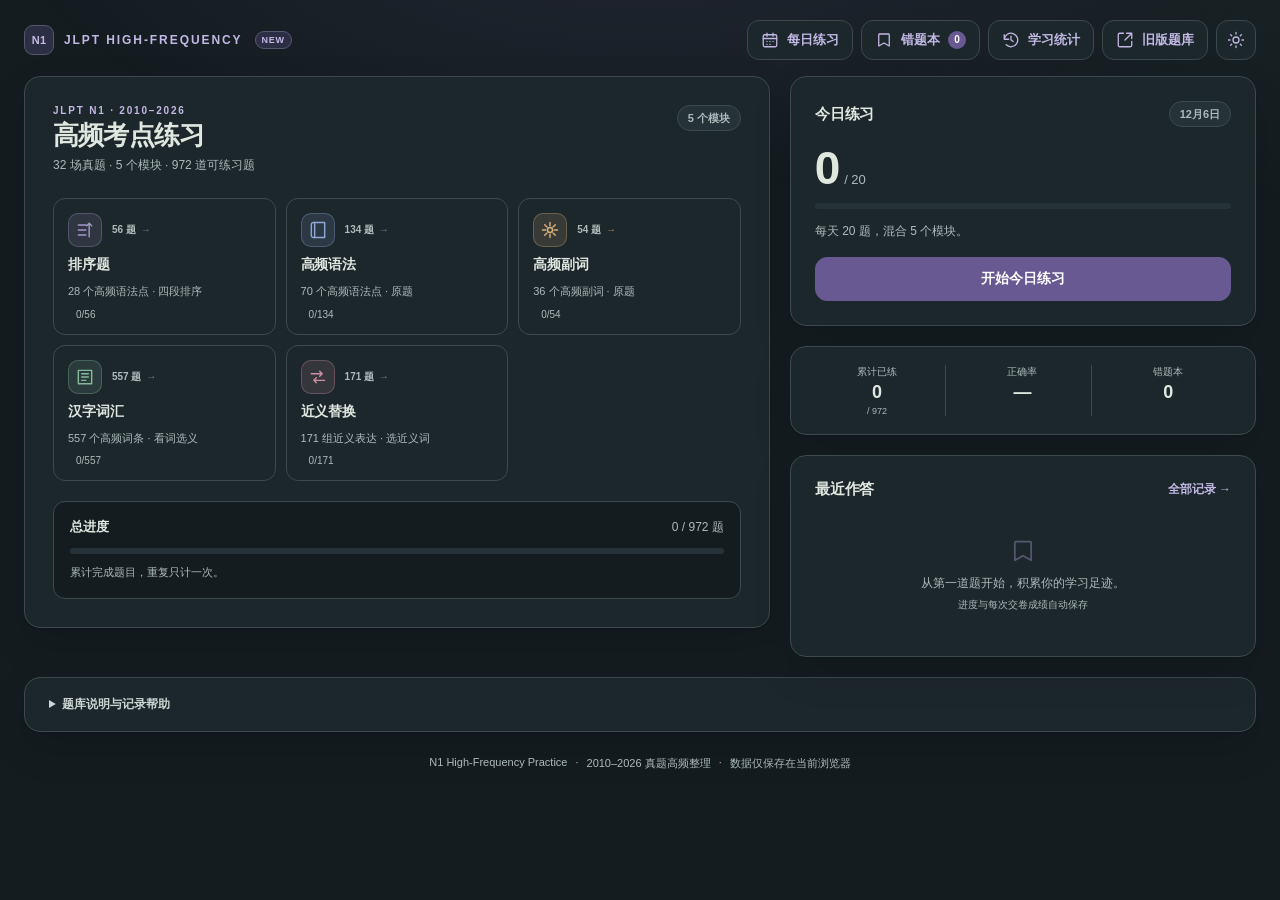
==== new/index.html @ 14fa8bf0 "feat: add high-frequency practice section at /new" ====
<!DOCTYPE html>
<html lang="zh-CN" data-theme="dark">
<head>
  <meta charset="UTF-8">
  <meta name="viewport" content="width=device-width, initial-scale=1">
  <meta name="description" content="JLPT N1 高频考点练习：排序题、高频语法、高频副词、汉字词汇、近义替换。">
  <title>JLPT N1 高频考点练习</title>
  <link rel="icon" href="data:image/svg+xml,%3Csvg xmlns='http://www.w3.org/2000/svg' viewBox='0 0 64 64'%3E%3Crect width='64' height='64' rx='16' fill='%232c2f43'/%3E%3Ctext x='32' y='42' font-family='Arial,sans-serif' font-size='24' font-weight='700' fill='%23c3b8e5' text-anchor='middle'%3EN1%3C/text%3E%3C/svg%3E">
  <link rel="stylesheet" href="../styles.css">
  <link rel="stylesheet" href="new.css">
</head>
<body>
  <div class="app">
    <header class="topbar">
      <button class="brand" type="button" data-nav="home" aria-label="返回高频考点首页">
        <span class="brand-mark">N1</span>
        <span class="brand-name">JLPT High-Frequency</span>
        <span class="new-badge">NEW</span>
      </button>
      <nav class="topnav" aria-label="主导航">
        <button class="nav-btn" type="button" data-nav="daily">
          <svg viewBox="0 0 24 24" width="18" height="18" fill="none" stroke="currentColor" stroke-width="1.7" stroke-linecap="round" stroke-linejoin="round" aria-hidden="true">
            <rect x="3" y="5" width="18" height="16" rx="2"></rect>
            <path d="M8 3v4M16 3v4M3 10h18M8 14h.01M12 14h.01M16 14h.01M8 18h.01M12 18h.01"></path>
          </svg>
          <span>每日练习</span>
        </button>
        <button class="nav-btn" type="button" data-nav="wrong">
          <svg viewBox="0 0 24 24" width="18" height="18" fill="none" stroke="currentColor" stroke-width="1.7" stroke-linecap="round" stroke-linejoin="round" aria-hidden="true">
            <path d="M6 4h12a1 1 0 0 1 1 1v15l-7-4-7 4V5a1 1 0 0 1 1-1Z"></path>
          </svg>
          <span>错题本</span>
          <span class="nav-badge" id="navWrongBadge">0</span>
        </button>
        <button class="nav-btn" type="button" data-nav="history">
          <svg viewBox="0 0 24 24" width="18" height="18" fill="none" stroke="currentColor" stroke-width="1.7" stroke-linecap="round" stroke-linejoin="round" aria-hidden="true">
            <path d="M3 11a9 9 0 1 1 2.6 7.4M3 5v6h6"></path>
            <path d="M12 7v5l3 2"></path>
          </svg>
          <span>学习统计</span>
        </button>
        <a class="nav-btn nav-link" href="../" title="返回 2639 题旧版题库">
          <svg viewBox="0 0 24 24" width="18" height="18" fill="none" stroke="currentColor" stroke-width="1.7" stroke-linecap="round" stroke-linejoin="round" aria-hidden="true">
            <path d="M14 3h7v7M21 3l-9 9"></path>
            <path d="M21 14v5a2 2 0 0 1-2 2H5a2 2 0 0 1-2-2V5a2 2 0 0 1 2-2h5"></path>
          </svg>
          <span>旧版题库</span>
        </a>
        <button class="icon-btn" type="button" id="themeBtn" aria-label="切换深浅色主题" title="切换主题">
          <svg class="icon-sun" viewBox="0 0 24 24" width="18" height="18" fill="none" stroke="currentColor" stroke-width="1.7" stroke-linecap="round" stroke-linejoin="round" aria-hidden="true">
            <circle cx="12" cy="12" r="4"></circle>
            <path d="M12 2v2M12 20v2M4.9 4.9l1.4 1.4M17.7 17.7l1.4 1.4M2 12h2M20 12h2M4.9 19.1l1.4-1.4M17.7 6.3l1.4-1.4"></path>
          </svg>
          <svg class="icon-moon" viewBox="0 0 24 24" width="18" height="18" fill="none" stroke="currentColor" stroke-width="1.7" stroke-linecap="round" stroke-linejoin="round" aria-hidden="true">
            <path d="M20.4 14.2A8 8 0 0 1 9.8 3.6 8.5 8.5 0 1 0 20.4 14.2Z"></path>
          </svg>
        </button>
      </nav>
    </header>

    <main class="main">
      <section class="view" id="view-home">
        <div class="landing-grid">
          <section class="card setup-card new-setup">
            <div class="card-head setup-head">
              <div>
                <p class="eyebrow">JLPT N1 · 2010–2026</p>
                <h1 class="card-title">高频考点练习</h1>
                <p class="page-sub">32 场真题 · 5 个模块 · <span id="homeTotalText">972</span> 道可练习题</p>
              </div>
              <span class="chip">5 个模块</span>
            </div>

            <div class="module-grid" id="moduleGrid" aria-label="学习模块"></div>

            <div class="footprint">
              <div class="footprint-head">
                <h2>总进度</h2>
                <p><span id="homeAttempted">0</span> / <span id="homeTotal">972</span> 题</p>
              </div>
              <progress id="homeProgress" value="0" max="972" aria-label="总刷题进度"></progress>
              <p class="hint">累计完成题目，重复只计一次。</p>
            </div>

            <div class="resume-banner" id="resumeBanner" hidden>
              <div class="resume-copy">
                <strong>上次练习还没做完</strong>
                <span id="resumeText"></span>
              </div>
              <button type="button" class="btn secondary btn-sm" id="resumeBtn">继续</button>
            </div>
          </section>

          <aside class="side-col">
            <section class="card daily-card">
              <div class="card-head">
                <h2>今日练习</h2>
                <span class="chip" id="dailyDate">今天</span>
              </div>
              <div class="daily-stat"><strong id="dailyDone">0</strong><span>/ 20</span></div>
              <progress id="dailyProgress" value="0" max="20" aria-label="今日练习进度"></progress>
              <p class="daily-note" id="dailyNote">每天 20 题，混合 5 个模块。</p>
              <button type="button" class="btn primary btn-block" id="dailyStartBtn">开始今日练习</button>
            </section>

            <section class="card mini-stats">
              <div class="mini-stat"><span>累计已练</span><strong id="homeStatAttempted">0</strong><small>/ 972</small></div>
              <div class="mini-stat"><span>正确率</span><strong id="homeStatAccuracy">—</strong></div>
              <div class="mini-stat"><span>错题本</span><strong id="homeStatWrong">0</strong></div>
            </section>

            <section class="card recent-card">
              <div class="card-head">
                <h2>最近作答</h2>
                <button type="button" class="link" data-nav="history">全部记录 →</button>
              </div>
              <div class="recent-list" id="recentList"></div>
            </section>
          </aside>
        </div>

        <details class="card notes-card">
          <summary>题库说明与记录帮助</summary>
          <div class="notes-body">
            <p>题库整理自 2010.07–2026.07 的 N1 真题高频资料，共 5 个模块：排序题、高频语法、高频副词、汉字词汇、近义替换。</p>
            <p>排序题、语法、副词保留原题；汉字词汇为「看词选义」，近义替换为「选近义词」。高频语法有 2 道原文破损的题未纳入。</p>
            <p>进度、正确率、错题本保存在当前浏览器；清除浏览器数据会一并清空。每日练习按日期固定生成，刷新不丢进度。</p>
          </div>
        </details>

        <footer class="footer">
          <span>N1 High-Frequency Practice</span>
          <span aria-hidden="true">·</span>
          <span>2010–2026 真题高频整理</span>
          <span aria-hidden="true">·</span>
          <span>数据仅保存在当前浏览器</span>
        </footer>
      </section>

      <section class="view" id="view-quiz" hidden>
        <div class="quiz-grid">
          <section class="card quiz-card">
            <div class="quiz-head">
              <div class="quiz-head-left">
                <span class="chip mode-chip" id="quizModuleChip">排序题</span>
                <span class="qmeta" id="quizSource"></span>
              </div>
              <button type="button" class="link" id="exitBtn">退出练习</button>
            </div>

            <div class="quiz-progress">
              <div class="progress-label">
                <span id="quizStep">第 1 / 20 题</span>
                <span id="quizPercent">0%</span>
              </div>
              <progress id="quizProgress" value="0" max="20" aria-label="本轮进度"></progress>
            </div>

            <div class="quiz-prompt" id="quizPrompt"></div>
            <h2 class="stem" id="stem"></h2>
            <div class="options" id="options" role="radiogroup" aria-label="选项"></div>
            <div class="feedback" id="feedback" hidden aria-live="polite"></div>

            <div class="quiz-actions">
              <button type="button" class="btn primary" id="submitBtn" disabled>提交答案</button>
              <span class="kbd-hint">按 1–4 选择 · Enter 提交</span>
            </div>
          </section>

          <aside class="side-col quiz-side">
            <section class="card session-card">
              <div class="card-head">
                <h2>本轮进度</h2>
                <span class="chip" id="sessionModeChip">20 题</span>
              </div>
              <div class="session-big"><strong id="sessionDone">0</strong><span>/ <span id="sessionTotal">20</span></span></div>
              <div class="session-split">
                <div><span>正确</span><b id="sessionCorrect">0</b></div>
                <div><span>错误</span><b id="sessionWrong">0</b></div>
              </div>
            </section>

            <section class="card">
              <div class="card-head">
                <h2>总足迹</h2>
                <span class="qmeta" id="totalPercent">0%</span>
              </div>
              <p class="stat-line"><strong id="quizAttempted">0</strong> / <span id="quizTotal">972</span> 题</p>
              <progress id="quizTotalProgress" value="0" max="972" aria-label="总刷题进度"></progress>
              <p class="hint">重复作答只计一次。</p>
            </section>

            <section class="card tip-card">
              <h2>模块说明</h2>
              <p id="moduleTip">每轮 20 题；答错的题会自动加入错题本。</p>
            </section>
          </aside>
        </div>
      </section>

      <section class="view" id="view-result" hidden>
        <section class="card result-card">
          <p class="eyebrow">SESSION COMPLETE</p>
          <h1 class="result-title">本轮完成</h1>
          <p class="page-sub" id="resultSub"></p>

          <div class="result-top">
            <div class="score-ring">
              <svg viewBox="0 0 120 120" aria-hidden="true">
                <circle class="ring-bg" cx="60" cy="60" r="52"></circle>
                <circle class="ring-fg" id="ringFg" cx="60" cy="60" r="52"></circle>
              </svg>
              <div class="score-text"><strong id="resultPct">0%</strong><span id="resultRatio">0 / 0</span></div>
            </div>
            <div class="result-stats">
              <div><span>答对</span><strong id="resultCorrect">0</strong></div>
              <div><span>答错</span><strong id="resultWrong">0</strong></div>
              <div><span>用时</span><strong id="resultTime">0:00</strong></div>
            </div>
          </div>

          <div class="result-actions">
            <button type="button" class="btn primary" id="againBtn">再练一组</button>
            <button type="button" class="btn secondary" id="reviewWrongBtn" hidden>复习本轮错题</button>
            <button type="button" class="btn ghost" id="resultHomeBtn">返回首页</button>
          </div>

          <div class="result-wrong-list" id="resultWrongList"></div>
        </section>
      </section>

      <section class="view" id="view-wrong" hidden>
        <div class="page-head">
          <div>
            <p class="eyebrow">REVIEW</p>
            <h1 class="page-title">错题本</h1>
            <p class="page-sub" id="wrongSub">共 0 题</p>
          </div>
          <div class="page-actions">
            <button type="button" class="btn primary" id="wrongPracticeBtn">开始复习</button>
            <button type="button" class="btn ghost btn-sm" id="clearWrongBtn">清空</button>
          </div>
        </div>
        <div class="wrong-grid" id="wrongList"></div>
      </section>

      <section class="view" id="view-history" hidden>
        <div class="page-head">
          <div>
            <p class="eyebrow">PROGRESS</p>
            <h1 class="page-title">学习统计</h1>
            <p class="page-sub">所有数据保存在当前浏览器</p>
          </div>
        </div>

        <div class="stat-grid">
          <div class="card stat-card"><span>累计已练</span><strong id="histAttempted">0</strong><small>/ <span id="histTotal">972</span> 题</small></div>
          <div class="card stat-card"><span>总正确率</span><strong id="histAccuracy">—</strong><small id="histAttempts">0 次作答</small></div>
          <div class="card stat-card"><span>学习天数</span><strong id="histDays">0</strong><small>天</small></div>
          <div class="card stat-card"><span>错题本</span><strong id="histWrong">0</strong><small>题待复习</small></div>
        </div>

        <section class="card module-breakdown-card">
          <div class="card-head"><h2>模块进度</h2><span class="qmeta">5 个模块</span></div>
          <div class="module-breakdown" id="moduleBreakdown"></div>
        </section>

        <div class="history-grid">
          <section class="card">
            <div class="card-head"><h2>最近 7 天</h2><span class="qmeta">按作答次数</span></div>
            <div class="week-bars" id="weekBars"></div>
          </section>
          <section class="card">
            <div class="card-head"><h2>最近作答</h2></div>
            <div class="recent-list" id="historyRecent"></div>
          </section>
        </div>

        <section class="card">
          <div class="card-head"><h2>完成记录</h2><span class="qmeta">最近 8 次</span></div>
          <div class="session-history" id="sessionHistory"></div>
        </section>

        <div class="danger-zone">
          <button type="button" class="btn ghost danger" id="clearAllBtn">清空全部学习记录</button>
        </div>
      </section>
    </main>
  </div>

  <div class="toast" id="toast" role="status" aria-live="polite"></div>

  <script src="data.js"></script>
  <script src="app.js"></script>
</body>
</html>
---- styles.css ----
/* ---------------------------------------------------------
   JLPT N1 Grammar Practice
   Visual language adapted from the reference JLPT practice
   site: dark teal-grey surfaces, muted indigo accent, compact
   rounded cards.
   --------------------------------------------------------- */

:root {
  --background: #141c20;
  --foreground: #dfe7df;
  --surface: #1c272c;
  --surface-muted: #141c20;
  --soft-surface: #253238;
  --line: #3b4a4f;
  --ink: #dfe7df;
  --subtle: #cbd6d2;
  --muted: #acbbb9;
  --accent-surface: #2c2f43;
  --accent-line: #565772;
  --accent-text: #c3b8e5;
  --accent-focus: #a397c6;
  --primary: #685992;
  --primary-hover: #594c7e;
  --primary-ink: #ffffff;
  --success: #699978;
  --success-bg: #20382e;
  --success-line: #3d6a50;
  --success-text: #a9d7b4;
  --danger: #bd8090;
  --danger-bg: #3b272b;
  --danger-line: #67434d;
  --danger-text: #ecadbb;
  --warning: #dfbb73;
  --warning-bg: #39321f;
  --warning-line: #675735;
  --shadow: 0 1px 2px rgba(0, 0, 0, .18), 0 16px 40px rgba(0, 0, 0, .12);
  --radius: 16px;
  --radius-sm: 12px;
  --font-sans: -apple-system, BlinkMacSystemFont, "Segoe UI", "Noto Sans SC", "Hiragino Sans GB", "Microsoft YaHei", sans-serif;
  --font-jp: "Yu Gothic", "Hiragino Sans", "Noto Sans JP", "Meiryo", "YuGothic", var(--font-sans);
  color-scheme: dark;
}

html[data-theme="light"] {
  --background: #f8fafc;
  --foreground: #0f172a;
  --surface: #ffffff;
  --surface-muted: #f8fafc;
  --soft-surface: #f1f5f9;
  --line: #e2e8f0;
  --ink: #0f172a;
  --subtle: #334155;
  --muted: #64748b;
  --accent-surface: #eef2ff;
  --accent-line: #c7d2fe;
  --accent-text: #4338ca;
  --accent-focus: #6366f1;
  --primary: #4f39f6;
  --primary-hover: #432dd7;
  --success: #007956;
  --success-bg: #ecfdf5;
  --success-line: #a4f4cf;
  --success-text: #007956;
  --danger: #c20039;
  --danger-bg: #fff1f2;
  --danger-line: #ffccd3;
  --danger-text: #c20039;
  --warning: #953d00;
  --warning-bg: #fffbeb;
  --warning-line: #fee685;
  --shadow: 0 1px 2px rgba(15, 23, 42, .05), 0 16px 40px rgba(15, 23, 42, .05);
  color-scheme: light;
}

* { box-sizing: border-box; }

html { min-height: 100%; }

body {
  margin: 0;
  min-height: 100vh;
  background: var(--background);
  color: var(--ink);
  font-family: var(--font-sans);
  -webkit-font-smoothing: antialiased;
  text-rendering: optimizeLegibility;
}

body::before {
  content: "";
  position: fixed;
  inset: 0;
  z-index: 0;
  pointer-events: none;
  background:
    radial-gradient(900px 420px at 50% -12%, rgba(104, 89, 146, .18), transparent 72%),
    radial-gradient(600px 300px at 100% 0%, rgba(105, 153, 120, .04), transparent 70%);
}

html[data-theme="light"] body::before {
  background: radial-gradient(900px 420px at 50% -12%, rgba(99, 102, 241, .08), transparent 72%);
}

button, select, input { font: inherit; }

button { color: inherit; }

a { color: var(--accent-text); }

svg { display: block; }

[hidden] { display: none !important; }

:focus-visible {
  outline: 2px solid var(--accent-focus);
  outline-offset: 2px;
}

::selection {
  background: var(--accent-line);
  color: var(--ink);
}

.app {
  position: relative;
  z-index: 1;
  min-height: 100vh;
  display: flex;
  flex-direction: column;
}

/* ----------------------------- top bar ----------------------------- */

.topbar {
  width: 100%;
  max-width: 1280px;
  margin: 0 auto;
  padding: 20px 24px 16px;
  display: flex;
  align-items: center;
  justify-content: space-between;
  gap: 16px;
}

.brand {
  display: inline-flex;
  align-items: center;
  gap: 10px;
  padding: 0;
  border: 0;
  background: none;
  cursor: pointer;
  color: var(--ink);
  min-width: 0;
}

.brand-mark {
  width: 30px;
  height: 30px;
  border-radius: 9px;
  border: 1px solid var(--accent-line);
  background: var(--accent-surface);
  color: var(--accent-text);
  display: grid;
  place-items: center;
  font-size: 11px;
  font-weight: 800;
  letter-spacing: .02em;
  flex: 0 0 auto;
}

.brand-name {
  font-size: 12px;
  font-weight: 800;
  letter-spacing: .16em;
  text-transform: uppercase;
  color: var(--accent-text);
  white-space: nowrap;
}

.topnav {
  display: flex;
  align-items: center;
  gap: 8px;
}

.nav-btn {
  display: inline-flex;
  align-items: center;
  justify-content: center;
  gap: 8px;
  height: 40px;
  padding: 0 13px;
  border-radius: 12px;
  border: 1px solid var(--line);
  background: var(--surface);
  color: var(--accent-text);
  font-size: 13px;
  font-weight: 650;
  cursor: pointer;
  transition: background .15s ease, border-color .15s ease, color .15s ease;
  white-space: nowrap;
}

.nav-btn:hover,
.nav-btn.is-active {
  background: var(--accent-surface);
  border-color: var(--accent-line);
}

.nav-badge {
  min-width: 18px;
  height: 18px;
  padding: 0 5px;
  border-radius: 999px;
  background: var(--primary);
  color: var(--primary-ink);
  font-size: 10px;
  line-height: 1;
  display: grid;
  place-items: center;
  font-variant-numeric: tabular-nums;
}

.icon-btn {
  width: 40px;
  height: 40px;
  border-radius: 12px;
  border: 1px solid var(--line);
  background: var(--surface);
  color: var(--accent-text);
  display: grid;
  place-items: center;
  cursor: pointer;
  transition: background .15s ease, border-color .15s ease;
}

.icon-btn:hover {
  background: var(--accent-surface);
  border-color: var(--accent-line);
}

html[data-theme="dark"] .icon-moon { display: none; }
html[data-theme="light"] .icon-sun { display: none; }

/* ----------------------------- layout ----------------------------- */

.main {
  width: 100%;
  max-width: 1280px;
  margin: 0 auto;
  padding: 0 24px 56px;
  flex: 1;
}

.view {
  animation: view-in .24s ease both;
}

@keyframes view-in {
  from { opacity: 0; transform: translateY(4px); }
  to { opacity: 1; transform: translateY(0); }
}

.card {
  background: var(--surface);
  border: 1px solid var(--line);
  border-radius: var(--radius);
  padding: 24px;
  box-shadow: var(--shadow);
}

.card-head {
  display: flex;
  align-items: center;
  justify-content: space-between;
  gap: 12px;
  margin-bottom: 18px;
}

.card-head h2 {
  margin: 0;
  font-size: 15px;
  font-weight: 750;
  letter-spacing: -.01em;
}

.card-title {
  margin: 4px 0 0;
  font-size: 24px;
  line-height: 1.2;
  letter-spacing: -.03em;
}

.eyebrow {
  margin: 0;
  color: var(--accent-text);
  font-size: 10px;
  font-weight: 800;
  letter-spacing: .18em;
  text-transform: uppercase;
}

.chip {
  display: inline-flex;
  align-items: center;
  height: 26px;
  padding: 0 10px;
  border-radius: 999px;
  border: 1px solid var(--line);
  background: var(--soft-surface);
  color: var(--muted);
  font-size: 11px;
  font-weight: 650;
  white-space: nowrap;
  font-variant-numeric: tabular-nums;
}

.qmeta {
  color: var(--muted);
  font-size: 11px;
  font-variant-numeric: tabular-nums;
}

.hint {
  margin: 10px 0 0;
  color: var(--muted);
  font-size: 11px;
  line-height: 1.6;
}

.link {
  padding: 0;
  border: 0;
  background: none;
  color: var(--accent-text);
  font-size: 12px;
  font-weight: 650;
  cursor: pointer;
}

.link:hover { text-decoration: underline; }

/* ----------------------------- landing ----------------------------- */

.landing-grid {
  display: grid;
  grid-template-columns: minmax(0, 1.6fr) minmax(320px, 1fr);
  gap: 20px;
  align-items: start;
}

.side-col {
  display: flex;
  flex-direction: column;
  gap: 20px;
  min-width: 0;
}

.setup-card { padding: 28px; }

.setup-head {
  align-items: flex-start;
  margin-bottom: 24px;
}

.field {
  display: flex;
  flex-direction: column;
  gap: 8px;
  margin-bottom: 20px;
  min-width: 0;
}

.field-label {
  color: var(--subtle);
  font-size: 12px;
  font-weight: 700;
}

.mode-grid {
  display: grid;
  grid-template-columns: repeat(auto-fit, minmax(185px, 1fr));
  gap: 10px;
}

.mode-card {
  position: relative;
  display: flex;
  align-items: flex-start;
  gap: 11px;
  min-height: 84px;
  padding: 14px;
  border-radius: 12px;
  border: 1px solid var(--line);
  background: var(--surface);
  color: var(--ink);
  text-align: left;
  cursor: pointer;
  transition: background .16s ease, border-color .16s ease, box-shadow .16s ease;
}

.mode-card:hover {
  background: var(--accent-surface);
  border-color: var(--accent-line);
}

.mode-card.is-active {
  background: var(--accent-surface);
  border-color: var(--accent-focus);
  box-shadow: inset 0 0 0 1px var(--accent-focus);
}

.mode-icon {
  width: 36px;
  height: 36px;
  border-radius: 10px;
  background: var(--soft-surface);
  color: var(--muted);
  display: grid;
  place-items: center;
  flex: 0 0 auto;
}

.mode-card.is-active .mode-icon {
  background: var(--primary);
  color: var(--primary-ink);
}

.mode-copy {
  display: flex;
  flex-direction: column;
  gap: 4px;
  padding-right: 16px;
  min-width: 0;
}

.mode-copy strong {
  font-size: 13px;
  font-weight: 750;
  line-height: 1.35;
}

.mode-copy small {
  color: var(--muted);
  font-size: 11px;
  line-height: 1.5;
}

.mode-check {
  position: absolute;
  top: 11px;
  right: 11px;
  width: 18px;
  height: 18px;
  border-radius: 50%;
  border: 1px solid var(--line);
  background: var(--surface);
  color: transparent;
  display: grid;
  place-items: center;
}

.mode-card.is-active .mode-check {
  background: var(--primary);
  border-color: var(--primary);
  color: var(--primary-ink);
}

.form-grid {
  display: grid;
  grid-template-columns: 1fr 1fr;
  gap: 14px;
}

.select,
.static-field {
  width: 100%;
  height: 44px;
  border-radius: 10px;
  border: 1px solid var(--line);
  background: var(--soft-surface);
  color: var(--ink);
  padding: 0 12px;
  font-size: 13px;
  display: flex;
  align-items: center;
  min-width: 0;
}

.select {
  appearance: none;
  -webkit-appearance: none;
  padding-right: 34px;
  cursor: pointer;
  background-image: url("data:image/svg+xml;utf8,<svg xmlns='http://www.w3.org/2000/svg' width='12' height='12' viewBox='0 0 24 24' fill='none' stroke='%2390a1b9' stroke-width='2.2' stroke-linecap='round' stroke-linejoin='round'><path d='m6 9 6 6 6-6'/></svg>");
  background-repeat: no-repeat;
  background-position: right 12px center;
}

.select:disabled {
  opacity: .55;
  cursor: not-allowed;
}

.static-field {
  color: var(--subtle);
}

/* buttons */

.btn {
  display: inline-flex;
  align-items: center;
  justify-content: center;
  gap: 8px;
  min-height: 44px;
  padding: 0 18px;
  border-radius: 12px;
  border: 1px solid transparent;
  font-size: 14px;
  font-weight: 700;
  cursor: pointer;
  white-space: nowrap;
  transition: background .15s ease, border-color .15s ease, color .15s ease, opacity .15s ease;
}

.btn.primary {
  background: var(--primary);
  border-color: var(--primary);
  color: var(--primary-ink);
}

.btn.primary:hover:not(:disabled) {
  background: var(--primary-hover);
  border-color: var(--primary-hover);
}

.btn.secondary {
  background: var(--surface);
  border-color: var(--line);
  color: var(--ink);
}

.btn.secondary:hover:not(:disabled) {
  background: var(--soft-surface);
  border-color: var(--accent-line);
}

.btn.ghost {
  background: transparent;
  border-color: transparent;
  color: var(--muted);
}

.btn.ghost:hover:not(:disabled) {
  background: var(--soft-surface);
  color: var(--ink);
}

.btn.danger { color: var(--danger-text); }

.btn.danger:hover:not(:disabled) {
  background: var(--danger-bg);
  color: var(--danger-text);
}

.btn-lg {
  min-height: 50px;
  font-size: 15px;
}

.btn-sm {
  min-height: 36px;
  padding: 0 12px;
  border-radius: 10px;
  font-size: 12px;
}

.btn-block { width: 100%; }

.btn:disabled {
  opacity: .5;
  cursor: not-allowed;
}

/* footprint / progress */

.footprint {
  margin-top: 20px;
  padding: 16px;
  border-radius: 12px;
  border: 1px solid var(--line);
  background: var(--surface-muted);
}

.footprint-head {
  display: flex;
  align-items: center;
  justify-content: space-between;
  gap: 12px;
}

.footprint-head h2 {
  margin: 0;
  font-size: 13px;
  font-weight: 700;
}

.footprint-head p {
  margin: 0;
  color: var(--muted);
  font-size: 12px;
  font-variant-numeric: tabular-nums;
}

progress {
  display: block;
  width: 100%;
  height: 6px;
  border: 0;
  border-radius: 999px;
  overflow: hidden;
  appearance: none;
  -webkit-appearance: none;
  background: var(--soft-surface);
}

progress::-webkit-progress-bar {
  background: var(--soft-surface);
  border-radius: 999px;
}

progress::-webkit-progress-value {
  background: linear-gradient(90deg, var(--accent-focus), var(--primary));
  border-radius: 999px;
  transition: width .35s ease;
}

progress::-moz-progress-bar {
  background: linear-gradient(90deg, var(--accent-focus), var(--primary));
  border-radius: 999px;
}

.footprint progress { margin-top: 12px; }

.resume-banner {
  display: flex;
  align-items: center;
  justify-content: space-between;
  gap: 12px;
  margin-top: 16px;
  padding: 13px 14px;
  border-radius: 12px;
  border: 1px solid var(--accent-line);
  background: var(--accent-surface);
}

.resume-copy {
  display: flex;
  flex-direction: column;
  gap: 3px;
  min-width: 0;
}

.resume-copy strong { font-size: 12px; }

.resume-copy span {
  color: var(--muted);
  font-size: 11px;
}

/* daily card */

.daily-stat {
  display: flex;
  align-items: baseline;
  gap: 6px;
  margin-bottom: 12px;
}

.daily-stat strong {
  font-size: 46px;
  line-height: 1;
  letter-spacing: -.05em;
  font-variant-numeric: tabular-nums;
}

.daily-stat span {
  color: var(--muted);
  font-size: 13px;
}

.daily-note {
  margin: 12px 0 16px;
  color: var(--muted);
  font-size: 12px;
  line-height: 1.7;
}

/* recent list */

.recent-list {
  display: flex;
  flex-direction: column;
}

.recent-item {
  display: flex;
  align-items: flex-start;
  gap: 10px;
  padding: 10px 2px;
  border-bottom: 1px solid var(--line);
}

.recent-item:last-child { border-bottom: 0; }

.recent-icon {
  width: 22px;
  height: 22px;
  border-radius: 50%;
  display: grid;
  place-items: center;
  flex: 0 0 auto;
  margin-top: 1px;
  font-size: 11px;
}

.recent-icon.ok {
  background: var(--success-bg);
  border: 1px solid var(--success-line);
  color: var(--success-text);
}

.recent-icon.bad {
  background: var(--danger-bg);
  border: 1px solid var(--danger-line);
  color: var(--danger-text);
}

.recent-main {
  display: flex;
  flex-direction: column;
  gap: 2px;
  min-width: 0;
}

.recent-main strong {
  color: var(--accent-text);
  font-size: 11px;
  font-weight: 700;
}

.recent-main span {
  display: -webkit-box;
  -webkit-line-clamp: 2;
  -webkit-box-orient: vertical;
  overflow: hidden;
  color: var(--subtle);
  font-family: var(--font-jp);
  font-size: 12px;
  line-height: 1.5;
}

.recent-time {
  margin-left: auto;
  color: var(--muted);
  font-size: 10px;
  white-space: nowrap;
}

.empty-state {
  padding: 20px 8px;
  text-align: center;
  color: var(--muted);
}

.empty-state svg {
  margin: 0 auto 8px;
  color: var(--accent-line);
}

.empty-state p {
  margin: 0;
  font-size: 12px;
  line-height: 1.7;
}

.empty-state span {
  display: block;
  margin-top: 4px;
  font-size: 10px;
}

/* mini stats */

.mini-stats {
  display: grid;
  grid-template-columns: repeat(3, 1fr);
  gap: 8px;
  padding: 18px;
}

.mini-stat {
  display: flex;
  flex-direction: column;
  align-items: center;
  gap: 3px;
  text-align: center;
  border-right: 1px solid var(--line);
  min-width: 0;
}

.mini-stat:last-child { border-right: 0; }

.mini-stat span {
  color: var(--muted);
  font-size: 10px;
}

.mini-stat strong {
  font-size: 18px;
  font-weight: 750;
  font-variant-numeric: tabular-nums;
}

.mini-stat small {
  color: var(--muted);
  font-size: 9px;
}

/* notes / footer */

.notes-card {
  margin-top: 20px;
  padding: 18px 24px;
  color: var(--muted);
  font-size: 12px;
}

.notes-card summary {
  cursor: pointer;
  color: var(--subtle);
  font-weight: 700;
}

.notes-body {
  display: flex;
  flex-direction: column;
  gap: 8px;
  padding-top: 12px;
  line-height: 1.75;
}

.notes-body p { margin: 0; }

.footer {
  display: flex;
  flex-wrap: wrap;
  justify-content: center;
  gap: 8px;
  padding: 24px 0 8px;
  color: var(--muted);
  font-size: 11px;
}

/* ----------------------------- quiz ----------------------------- */

.quiz-grid {
  display: grid;
  grid-template-columns: minmax(0, 1fr) 300px;
  gap: 20px;
  align-items: start;
}

.quiz-card { padding: 28px 32px; }

.quiz-head {
  display: flex;
  align-items: center;
  justify-content: space-between;
  gap: 12px;
}

.quiz-head-left {
  display: flex;
  align-items: center;
  gap: 10px;
  flex-wrap: wrap;
}

.mode-chip {
  background: var(--accent-surface);
  border-color: var(--accent-line);
  color: var(--accent-text);
}

.quiz-progress { margin-top: 20px; }

.progress-label {
  display: flex;
  justify-content: space-between;
  gap: 12px;
  margin-bottom: 8px;
  color: var(--muted);
  font-size: 11px;
  font-variant-numeric: tabular-nums;
}

.stem {
  margin: 30px 0 26px;
  color: var(--ink);
  font-family: var(--font-jp);
  font-size: 23px;
  font-weight: 600;
  line-height: 1.95;
  letter-spacing: .01em;
  overflow-wrap: anywhere;
}

.blank {
  display: inline-block;
  min-width: 3.2em;
  margin: 0 .12em;
  padding: 0 .1em;
  border-bottom: 2px solid var(--accent-line);
  color: var(--accent-text);
  text-align: center;
  line-height: 1.4;
}

.options {
  display: flex;
  flex-direction: column;
  gap: 10px;
}

.option {
  display: flex;
  align-items: flex-start;
  gap: 13px;
  width: 100%;
  padding: 14px 16px;
  border-radius: 12px;
  border: 1px solid var(--line);
  background: var(--surface);
  color: var(--ink);
  text-align: left;
  cursor: pointer;
  transition: background .15s ease, border-color .15s ease, box-shadow .15s ease, opacity .15s ease;
}

.option:hover:not(:disabled) {
  border-color: var(--accent-line);
  background: var(--accent-surface);
}

.option.is-selected {
  border-color: var(--accent-focus);
  background: var(--accent-surface);
  box-shadow: inset 0 0 0 1px var(--accent-focus);
}

.option.is-correct {
  border-color: var(--success-line);
  background: var(--success-bg);
  box-shadow: inset 0 0 0 1px var(--success-line);
}

.option.is-wrong {
  border-color: var(--danger-line);
  background: var(--danger-bg);
  box-shadow: inset 0 0 0 1px var(--danger-line);
}

.option.is-dim { opacity: .5; }

.option:disabled { cursor: default; }

.opt-key {
  width: 28px;
  height: 28px;
  border-radius: 9px;
  border: 1px solid var(--line);
  background: var(--soft-surface);
  color: var(--muted);
  display: grid;
  place-items: center;
  flex: 0 0 auto;
  font-size: 12px;
  font-weight: 800;
}

.option.is-selected .opt-key,
.option.is-correct .opt-key {
  background: var(--primary);
  border-color: var(--primary);
  color: var(--primary-ink);
}

.option.is-wrong .opt-key {
  background: var(--danger);
  border-color: var(--danger);
  color: #fff;
}

.opt-text {
  padding-top: 2px;
  font-family: var(--font-jp);
  font-size: 16px;
  line-height: 1.65;
}

.option-mark {
  margin-left: auto;
  padding-top: 5px;
  flex: 0 0 auto;
  font-size: 13px;
  font-weight: 800;
}

.option.is-correct .option-mark { color: var(--success-text); }
.option.is-wrong .option-mark { color: var(--danger-text); }

.feedback {
  display: flex;
  align-items: flex-start;
  gap: 12px;
  margin-top: 20px;
  padding: 14px 16px;
  border-radius: 12px;
  border: 1px solid;
  font-size: 13px;
  line-height: 1.6;
}

.feedback.ok {
  background: var(--success-bg);
  border-color: var(--success-line);
  color: var(--success-text);
}

.feedback.bad {
  background: var(--danger-bg);
  border-color: var(--danger-line);
  color: var(--danger-text);
}

.feedback strong {
  display: block;
  margin-bottom: 2px;
  font-size: 13px;
}

.feedback p {
  margin: 0;
  color: var(--subtle);
  font-family: var(--font-jp);
}

.feedback-icon {
  width: 24px;
  height: 24px;
  border-radius: 50%;
  display: grid;
  place-items: center;
  flex: 0 0 auto;
  background: currentColor;
}

.feedback-icon svg { color: var(--surface); }

.quiz-actions {
  display: flex;
  align-items: center;
  gap: 14px;
  flex-wrap: wrap;
  margin-top: 24px;
}

.kbd-hint {
  color: var(--muted);
  font-size: 10px;
}

.quiz-side {
  position: sticky;
  top: 20px;
}

.session-big {
  display: flex;
  align-items: baseline;
  gap: 6px;
  margin: 4px 0 14px;
}

.session-big strong {
  font-size: 38px;
  line-height: 1;
  letter-spacing: -.04em;
  font-variant-numeric: tabular-nums;
}

.session-big span {
  color: var(--muted);
  font-size: 13px;
}

.session-split {
  display: grid;
  grid-template-columns: 1fr 1fr;
  gap: 8px;
}

.session-split div {
  display: flex;
  align-items: center;
  justify-content: space-between;
  gap: 8px;
  padding: 10px 12px;
  border-radius: 10px;
  border: 1px solid var(--line);
  background: var(--surface-muted);
  color: var(--muted);
  font-size: 11px;
}

.session-split b {
  color: var(--ink);
  font-size: 13px;
  font-variant-numeric: tabular-nums;
}

.stat-line {
  margin: 0 0 10px;
  color: var(--muted);
  font-size: 12px;
}

.stat-line strong {
  color: var(--ink);
  font-size: 20px;
  font-variant-numeric: tabular-nums;
}

.tip-card p {
  margin: 8px 0 0;
  color: var(--muted);
  font-size: 12px;
  line-height: 1.7;
}

.tip-card h2 {
  margin: 0;
  font-size: 15px;
  font-weight: 750;
  letter-spacing: -.01em;
}

/* ----------------------------- result ----------------------------- */

#view-result {
  display: flex;
  justify-content: center;
}

.result-card {
  width: min(760px, 100%);
  padding: 32px;
  text-align: center;
}

.result-title {
  margin: 6px 0 26px;
  font-size: 28px;
  letter-spacing: -.03em;
}

.result-top {
  display: flex;
  align-items: center;
  justify-content: center;
  gap: 48px;
  flex-wrap: wrap;
}

.score-ring {
  position: relative;
  width: 170px;
  height: 170px;
  flex: 0 0 auto;
}

.score-ring svg {
  width: 100%;
  height: 100%;
  transform: rotate(-90deg);
}

.ring-bg {
  fill: none;
  stroke: var(--soft-surface);
  stroke-width: 10;
}

.ring-fg {
  fill: none;
  stroke: var(--accent-focus);
  stroke-width: 10;
  stroke-linecap: round;
  transition: stroke-dashoffset .7s ease;
}

.score-text {
  position: absolute;
  inset: 0;
  display: flex;
  flex-direction: column;
  align-items: center;
  justify-content: center;
  gap: 4px;
}

.score-text strong {
  font-size: 34px;
  letter-spacing: -.04em;
  font-variant-numeric: tabular-nums;
}

.score-text span {
  color: var(--muted);
  font-size: 11px;
  font-variant-numeric: tabular-nums;
}

.result-stats {
  display: grid;
  grid-template-columns: repeat(3, 1fr);
  gap: 10px;
  min-width: 280px;
}

.result-stats div {
  display: flex;
  flex-direction: column;
  gap: 4px;
  padding: 14px 18px;
  border-radius: 12px;
  border: 1px solid var(--line);
  background: var(--surface-muted);
}

.result-stats span {
  color: var(--muted);
  font-size: 10px;
}

.result-stats strong {
  font-size: 20px;
  font-variant-numeric: tabular-nums;
}

.result-actions {
  display: flex;
  justify-content: center;
  gap: 10px;
  flex-wrap: wrap;
  margin-top: 28px;
}

.result-wrong-list {
  display: flex;
  flex-direction: column;
  gap: 8px;
  margin-top: 28px;
  text-align: left;
}

.result-wrong-item {
  display: flex;
  align-items: flex-start;
  gap: 10px;
  padding: 12px 14px;
  border-radius: 10px;
  border: 1px solid var(--line);
  background: var(--surface-muted);
}

.result-wrong-main { min-width: 0; }

.result-wrong-meta {
  color: var(--danger-text);
  font-size: 10px;
  font-weight: 700;
  margin-bottom: 3px;
}

.result-wrong-stem {
  margin: 0 0 4px;
  color: var(--subtle);
  font-family: var(--font-jp);
  font-size: 13px;
  line-height: 1.6;
}

.result-wrong-answer {
  margin: 0;
  color: var(--success-text);
  font-family: var(--font-jp);
  font-size: 12px;
  line-height: 1.5;
}

/* ----------------------------- wrong book ----------------------------- */

.page-head {
  display: flex;
  align-items: flex-end;
  justify-content: space-between;
  gap: 16px;
  flex-wrap: wrap;
  margin-bottom: 20px;
}

.page-title {
  margin: 4px 0;
  font-size: 30px;
  letter-spacing: -.035em;
}

.page-sub {
  margin: 0;
  color: var(--muted);
  font-size: 12px;
}

.page-actions {
  display: flex;
  gap: 8px;
  flex-wrap: wrap;
}

.wrong-grid {
  display: grid;
  grid-template-columns: repeat(2, minmax(0, 1fr));
  gap: 14px;
}

.wrong-grid.is-single { grid-template-columns: 1fr; }

.wrong-item {
  display: flex;
  flex-direction: column;
  gap: 10px;
  padding: 20px;
}

.wrong-meta {
  display: flex;
  align-items: center;
  gap: 8px;
  flex-wrap: wrap;
  color: var(--muted);
  font-size: 11px;
  font-variant-numeric: tabular-nums;
}

.badge-danger {
  display: inline-flex;
  align-items: center;
  height: 22px;
  padding: 0 8px;
  border-radius: 999px;
  border: 1px solid var(--danger-line);
  background: var(--danger-bg);
  color: var(--danger-text);
  font-size: 10px;
  font-weight: 700;
}

.wrong-stem {
  margin: 0;
  color: var(--ink);
  font-family: var(--font-jp);
  font-size: 15px;
  line-height: 1.7;
}

.wrong-answer {
  padding: 8px 10px;
  border-radius: 8px;
  border: 1px solid var(--success-line);
  background: var(--success-bg);
  color: var(--success-text);
  font-family: var(--font-jp);
  font-size: 12px;
  line-height: 1.5;
}

.wrong-actions {
  display: flex;
  gap: 8px;
  margin-top: auto;
}

/* ----------------------------- history ----------------------------- */

.stat-grid {
  display: grid;
  grid-template-columns: repeat(4, minmax(0, 1fr));
  gap: 14px;
  margin-bottom: 20px;
}

.stat-card {
  display: flex;
  flex-direction: column;
  gap: 4px;
  padding: 20px;
}

.stat-card span {
  color: var(--muted);
  font-size: 11px;
}

.stat-card strong {
  font-size: 30px;
  line-height: 1.1;
  letter-spacing: -.04em;
  font-variant-numeric: tabular-nums;
}

.stat-card small {
  color: var(--muted);
  font-size: 10px;
}

.history-grid {
  display: grid;
  grid-template-columns: 1.2fr 1fr;
  gap: 20px;
  margin-bottom: 20px;
}

.week-bars {
  display: flex;
  align-items: flex-end;
  gap: 12px;
  height: 180px;
  padding-top: 10px;
}

.week-bar {
  flex: 1;
  height: 100%;
  display: flex;
  flex-direction: column;
  align-items: center;
  justify-content: flex-end;
  gap: 6px;
  min-width: 0;
}

.week-bar .bar {
  width: 100%;
  max-width: 38px;
  min-height: 3px;
  border-radius: 8px 8px 4px 4px;
  background: linear-gradient(180deg, var(--accent-focus), var(--primary));
  transition: height .4s ease;
}

.week-bar.is-today .bar {
  box-shadow: 0 0 0 2px var(--accent-line);
}

.week-bar b {
  color: var(--subtle);
  font-size: 10px;
  font-weight: 700;
  font-variant-numeric: tabular-nums;
}

.week-bar small {
  color: var(--muted);
  font-size: 9px;
}

.session-history {
  display: flex;
  flex-direction: column;
}

.session-row {
  display: flex;
  align-items: center;
  gap: 12px;
  padding: 10px 0;
  border-bottom: 1px solid var(--line);
  font-size: 12px;
}

.session-row:last-child { border-bottom: 0; }

.session-row-mode {
  min-width: 76px;
  color: var(--accent-text);
  font-weight: 700;
}

.session-row-date {
  color: var(--muted);
  font-size: 11px;
}

.session-row-score {
  margin-left: auto;
  font-variant-numeric: tabular-nums;
  color: var(--subtle);
}

.session-row-score strong { color: var(--ink); }

.danger-zone {
  display: flex;
  justify-content: flex-end;
  margin-top: 24px;
}

/* ----------------------------- toast ----------------------------- */

.toast {
  position: fixed;
  left: 50%;
  bottom: 24px;
  z-index: 60;
  max-width: calc(100vw - 32px);
  padding: 12px 18px;
  border-radius: 12px;
  border: 1px solid var(--accent-line);
  background: var(--surface);
  color: var(--ink);
  box-shadow: var(--shadow);
  font-size: 13px;
  text-align: center;
  opacity: 0;
  pointer-events: none;
  transform: translate(-50%, 18px);
  transition: opacity .2s ease, transform .2s ease;
}

.toast.show {
  opacity: 1;
  transform: translate(-50%, 0);
}

/* ----------------------------- responsive ----------------------------- */

@media (max-width: 1024px) {
  .landing-grid { grid-template-columns: 1fr; }

  .side-col {
    display: grid;
    grid-template-columns: 1fr 1fr;
    gap: 16px;
  }

  .mini-stats { grid-column: 1 / -1; }

  .quiz-grid { grid-template-columns: 1fr; }

  .quiz-side {
    position: static;
    display: grid;
    grid-template-columns: 1fr 1fr;
    gap: 16px;
  }

  .tip-card { grid-column: 1 / -1; }

  .history-grid { grid-template-columns: 1fr; }

  .stat-grid { grid-template-columns: 1fr 1fr; }

  .wrong-grid { grid-template-columns: 1fr; }
}

@media (max-width: 700px) {
  .topbar { padding: 16px 16px 12px; }

  .brand-name { display: none; }

  .nav-btn { padding: 0 10px; }

  .nav-btn > span:not(.nav-badge) { display: none; }

  .main { padding: 0 16px 40px; }

  .card { padding: 18px; }

  .setup-card { padding: 20px; }

  .card-title { font-size: 21px; }

  .mode-grid { grid-template-columns: 1fr; }

  .form-grid { grid-template-columns: 1fr; }

  .side-col { display: flex; }

  .daily-stat strong { font-size: 40px; }

  .quiz-card { padding: 20px; }

  .stem {
    margin: 22px 0 20px;
    font-size: 18px;
    line-height: 1.9;
  }

  .opt-text { font-size: 15px; }

  .quiz-side { display: flex; }

  .result-card { padding: 24px 18px; }

  .result-top { gap: 24px; }

  .result-stats { min-width: 0; width: 100%; }

  .page-title { font-size: 24px; }

  .page-head { align-items: flex-start; }

  .stat-grid { grid-template-columns: 1fr 1fr; }

  .stat-card { padding: 16px; }

  .stat-card strong { font-size: 24px; }

  .week-bars { gap: 8px; height: 150px; }

  .kbd-hint { display: none; }
}

@media (max-width: 420px) {
  .stat-grid { grid-template-columns: 1fr; }
}

@media (prefers-reduced-motion: reduce) {
  *,
  *::before,
  *::after {
    animation-duration: .01ms !important;
    animation-iteration-count: 1 !important;
    transition-duration: .01ms !important;
    scroll-behavior: auto !important;
  }
}
---- new/new.css ----
/* New high-frequency practice page: extends ../styles.css */

.new-badge {
  display: inline-flex;
  align-items: center;
  height: 18px;
  padding: 0 6px;
  margin-left: 2px;
  border-radius: 999px;
  border: 1px solid var(--accent-line);
  background: var(--accent-surface);
  color: var(--accent-text);
  font-size: 9px;
  font-weight: 800;
  letter-spacing: .08em;
}

.nav-link {
  text-decoration: none;
}

.new-setup .card-title {
  font-size: 26px;
}

.new-setup .page-sub {
  margin: 6px 0 0;
  color: var(--muted);
  font-size: 12px;
}

.module-grid {
  display: grid;
  grid-template-columns: repeat(auto-fit, minmax(205px, 1fr));
  gap: 10px;
  margin-bottom: 20px;
}

.module-card {
  --module-accent: var(--accent-focus);
  position: relative;
  display: flex;
  flex-direction: column;
  gap: 9px;
  min-height: 132px;
  padding: 14px;
  border-radius: 12px;
  border: 1px solid var(--line);
  background: var(--surface);
  color: var(--ink);
  text-align: left;
  cursor: pointer;
  transition: background .16s ease, border-color .16s ease, transform .16s ease;
}

.module-card:hover {
  background: var(--accent-surface);
  border-color: var(--accent-line);
  transform: translateY(-1px);
}

.module-card[data-module="ordering"] { --module-accent: #a397c6; }
.module-card[data-module="grammar"] { --module-accent: #8fa8d8; }
.module-card[data-module="adverb"] { --module-accent: #d8b07a; }
.module-card[data-module="vocab"] { --module-accent: #86b99a; }
.module-card[data-module="synonym"] { --module-accent: #cf8fa2; }

.module-card-top {
  display: flex;
  align-items: center;
  justify-content: space-between;
  gap: 10px;
}

.module-icon {
  width: 34px;
  height: 34px;
  border-radius: 10px;
  display: grid;
  place-items: center;
  flex: 0 0 auto;
  color: var(--module-accent);
  background: color-mix(in srgb, var(--module-accent) 14%, transparent);
  border: 1px solid color-mix(in srgb, var(--module-accent) 32%, transparent);
}

.module-count {
  color: var(--muted);
  font-size: 10px;
  font-weight: 700;
  font-variant-numeric: tabular-nums;
  white-space: nowrap;
}

.module-arrow {
  color: var(--module-accent);
  margin-left: 2px;
  opacity: .7;
}

.module-name {
  font-size: 14px;
  font-weight: 750;
  letter-spacing: -.01em;
}

.module-desc {
  color: var(--muted);
  font-size: 11px;
  line-height: 1.5;
}

.module-progress {
  display: flex;
  align-items: center;
  gap: 8px;
  margin-top: auto;
}

.module-progress .track {
  flex: 1;
  height: 5px;
  border-radius: 999px;
  overflow: hidden;
  background: var(--soft-surface);
}

.module-progress .fill {
  display: block;
  height: 100%;
  border-radius: 999px;
  background: linear-gradient(90deg, var(--module-accent), var(--primary));
  transition: width .35s ease;
}

.module-progress em {
  color: var(--muted);
  font-size: 10px;
  font-style: normal;
  font-variant-numeric: tabular-nums;
  white-space: nowrap;
}

/* ordering question */

.quiz-prompt {
  margin: 22px 0 -8px;
  color: var(--accent-text);
  font-size: 12px;
  font-weight: 700;
  line-height: 1.6;
}

.order-blank {
  display: inline-block;
  min-width: 3.2em;
  height: 1.15em;
  margin: 0 .14em;
  border-bottom: 2px solid var(--accent-line);
  vertical-align: -.12em;
}

.order-star {
  display: inline-flex;
  align-items: center;
  justify-content: center;
  min-width: 2.1em;
  height: 1.65em;
  margin: 0 .15em;
  padding: 0 .2em;
  border-radius: 999px;
  border: 1px solid var(--accent-focus);
  background: var(--accent-surface);
  color: var(--accent-text);
  font-size: .7em;
  vertical-align: middle;
}

.target-word {
  color: var(--accent-text);
  border-bottom: 2px solid var(--accent-line);
  padding-bottom: 1px;
}

.feedback-extra {
  display: block;
  margin-top: 4px;
  color: var(--muted);
  font-size: 11px;
  font-weight: 500;
}

/* module breakdown */

.module-breakdown-card { margin-bottom: 20px; }

.module-breakdown {
  display: flex;
  flex-direction: column;
  gap: 12px;
}

.module-row {
  display: grid;
  grid-template-columns: 88px minmax(0, 1fr) 78px;
  gap: 12px;
  align-items: center;
}

.module-row-name {
  color: var(--subtle);
  font-size: 12px;
  font-weight: 700;
  white-space: nowrap;
  overflow: hidden;
  text-overflow: ellipsis;
}

.module-row-track {
  height: 6px;
  border-radius: 999px;
  overflow: hidden;
  background: var(--soft-surface);
}

.module-row-fill {
  display: block;
  height: 100%;
  border-radius: 999px;
  background: linear-gradient(90deg, var(--accent-focus), var(--primary));
}

.module-row-value {
  color: var(--muted);
  font-size: 11px;
  text-align: right;
  font-variant-numeric: tabular-nums;
  white-space: nowrap;
}

/* misc */

.result-card .page-sub {
  margin: -18px 0 24px;
}

.result-card .page-sub:empty { display: none; }

@media (max-width: 700px) {
  .new-setup .card-title { font-size: 22px; }

  .module-grid { grid-template-columns: 1fr; }

  .module-card { min-height: 118px; }

  .module-row {
    grid-template-columns: 74px minmax(0, 1fr) 68px;
    gap: 8px;
  }

  .nav-link span { display: none; }
}
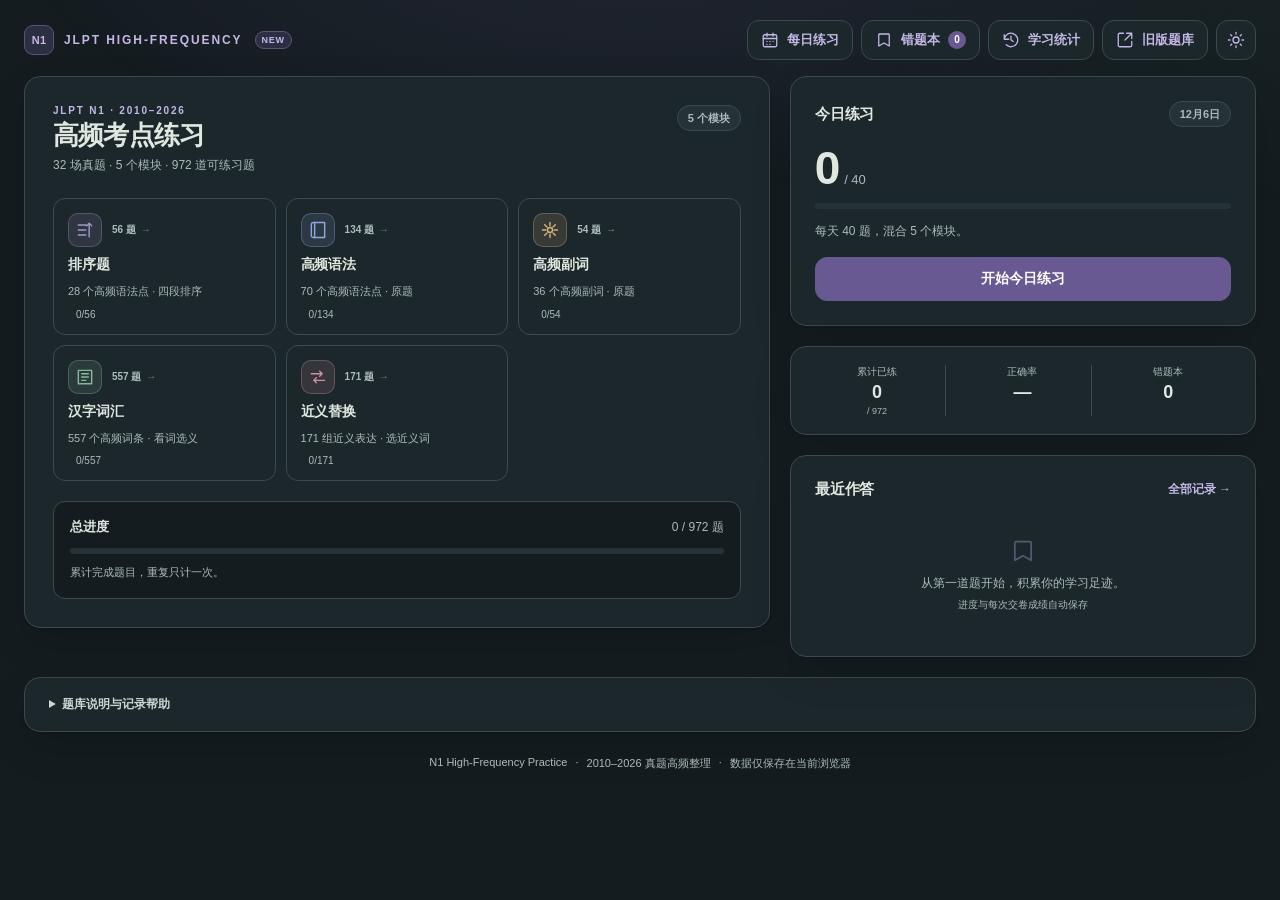
==== commit f7225919: "feat: expand daily practice to 40 questions" ====
--- a/new/index.html
+++ b/new/index.html
@@ -97,9 +97,9 @@
                 <h2>今日练习</h2>
                 <span class="chip" id="dailyDate">今天</span>
               </div>
-              <div class="daily-stat"><strong id="dailyDone">0</strong><span>/ 20</span></div>
-              <progress id="dailyProgress" value="0" max="20" aria-label="今日练习进度"></progress>
-              <p class="daily-note" id="dailyNote">每天 20 题，混合 5 个模块。</p>
+              <div class="daily-stat"><strong id="dailyDone">0</strong><span>/ 40</span></div>
+              <progress id="dailyProgress" value="0" max="40" aria-label="今日练习进度"></progress>
+              <p class="daily-note" id="dailyNote">每天 40 题，混合 5 个模块。</p>
               <button type="button" class="btn primary btn-block" id="dailyStartBtn">开始今日练习</button>
             </section>
 
@@ -124,7 +124,7 @@
           <div class="notes-body">
             <p>题库整理自 2010.07–2026.07 的 N1 真题高频资料，共 5 个模块：排序题、高频语法、高频副词、汉字词汇、近义替换。</p>
             <p>排序题、语法、副词保留原题；汉字词汇为「看词选义」，近义替换为「选近义词」。高频语法有 2 道原文破损的题未纳入。</p>
-            <p>进度、正确率、错题本保存在当前浏览器；清除浏览器数据会一并清空。每日练习按日期固定生成，刷新不丢进度。</p>
+            <p>进度、正确率、错题本保存在当前浏览器；清除浏览器数据会一并清空。每日练习按日期固定生成 40 题，刷新不丢进度。</p>
           </div>
         </details>
 
